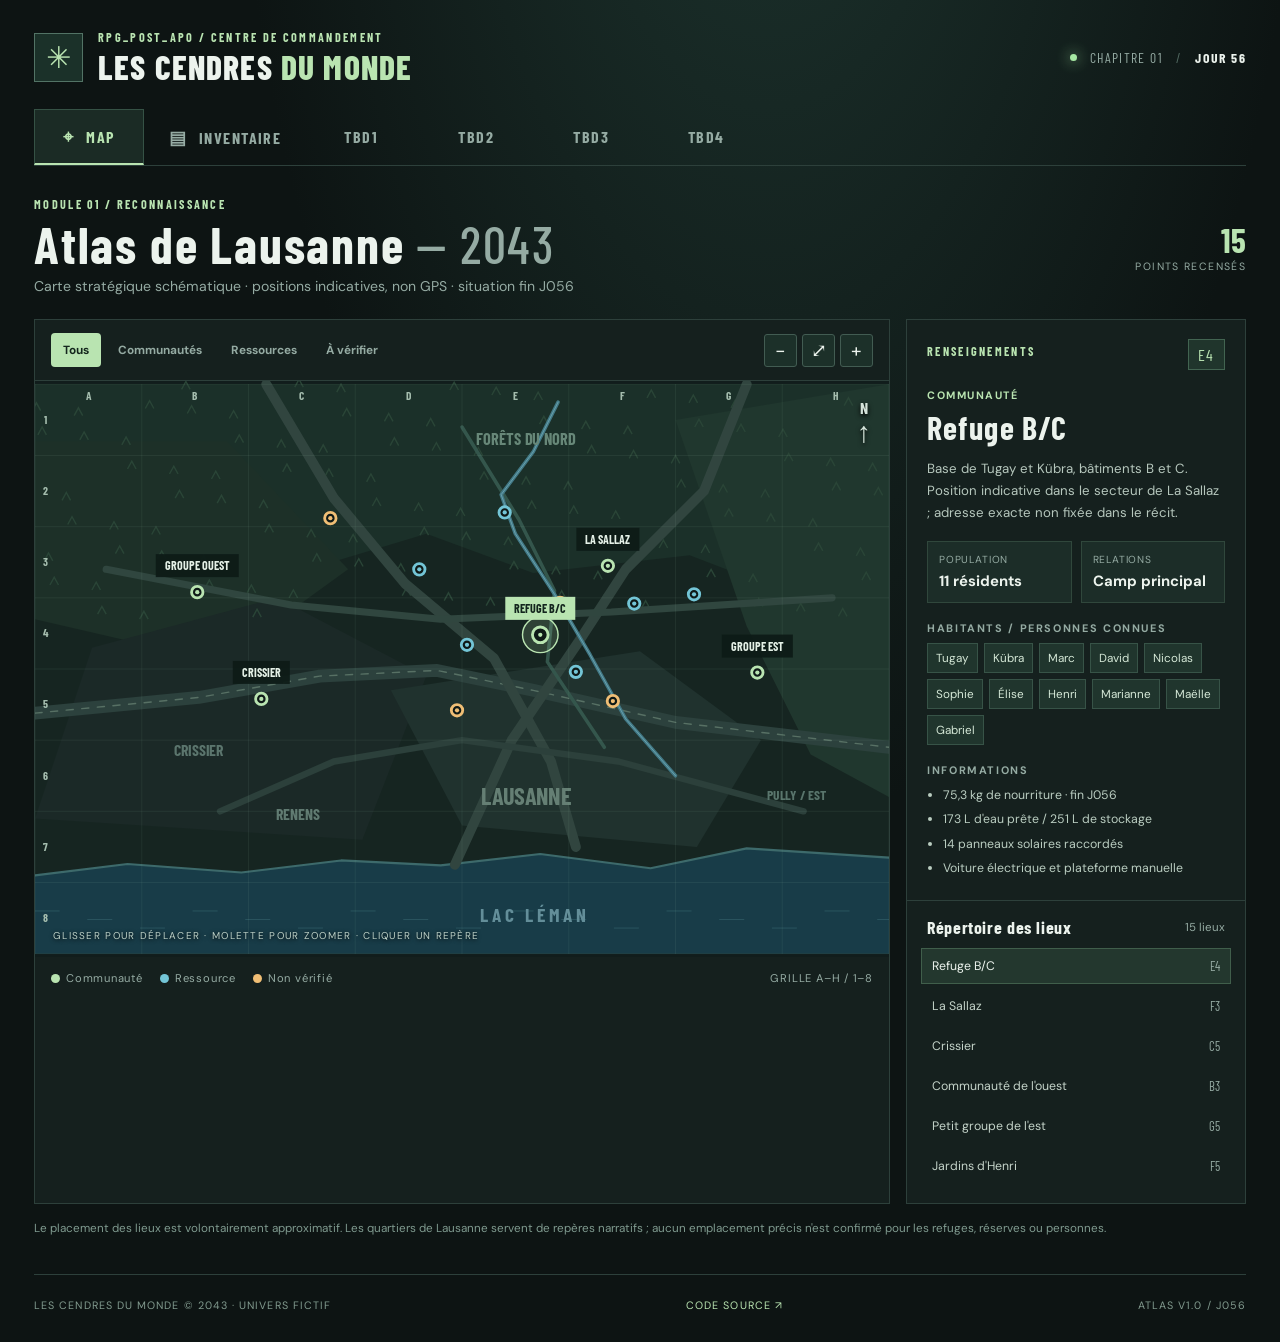
==== index.html @ a442ba01 "Fix GitHub Pages root: publish atlas assets at repository root" ====
<!doctype html>
<html lang="fr">
<head>
  <meta charset="utf-8">
  <meta name="viewport" content="width=device-width,initial-scale=1">
  <meta name="theme-color" content="#101817">
  <meta name="description" content="Atlas interactif des communautés — Les Cendres du Monde.">
  <title>Les Cendres du Monde · Atlas V1.1</title>
  <link rel="stylesheet" href="./dashboard.css?v=atlas-20261105-2">
  <script src="./dashboard.js?v=atlas-20261105-2" defer></script>
</head>
<body>
  <div class="app-shell">
    <header class="topbar">
      <div class="brand">
        <div class="brand-mark" aria-hidden="true">✳</div>
        <div><p class="eyebrow">RPG_POST_APO / CENTRE DE COMMANDEMENT</p><h1>LES CENDRES <span>DU MONDE</span></h1></div>
      </div>
      <div class="head-meta"><span class="live-dot"></span><span>CHAPITRE 01</span><span class="head-sep">/</span><strong>JOUR 56</strong></div>
    </header>
    <nav class="tabs" role="tablist" aria-label="Sections du centre de commandement">
      <button class="tab active" id="tab-map" type="button" role="tab" aria-selected="true" aria-controls="panel-map" data-tab="map"><span class="tab-icon">⌖</span> Map</button>
      <button class="tab" id="tab-inventaire" type="button" role="tab" aria-selected="false" aria-controls="panel-inventaire" tabindex="-1" data-tab="inventaire"><span class="tab-icon">▤</span> Inventaire</button>
      <button class="tab" id="tab-tbd1" type="button" role="tab" aria-selected="false" aria-controls="panel-tbd1" tabindex="-1" data-tab="tbd1">TBD1</button>
      <button class="tab" id="tab-tbd2" type="button" role="tab" aria-selected="false" aria-controls="panel-tbd2" tabindex="-1" data-tab="tbd2">TBD2</button>
      <button class="tab" id="tab-tbd3" type="button" role="tab" aria-selected="false" aria-controls="panel-tbd3" tabindex="-1" data-tab="tbd3">TBD3</button>
      <button class="tab" id="tab-tbd4" type="button" role="tab" aria-selected="false" aria-controls="panel-tbd4" tabindex="-1" data-tab="tbd4">TBD4</button>
    </nav>
    <main>
      <section id="panel-map" role="tabpanel" aria-labelledby="tab-map" class="page">
        <div class="section-head">
          <div><p class="eyebrow">MODULE 01 / RECONNAISSANCE</p><h2>Atlas de Lausanne <span class="subtitle">— 2043</span></h2><p class="description">Carte stratégique schématique · positions indicatives, non GPS · situation fin J056</p></div>
          <div class="counter"><strong id="site-count">0</strong><span>POINTS RECENSÉS</span></div>
        </div>
        <div class="workspace">
          <div class="map-card">
            <div class="map-toolbar">
              <div class="filter-set" aria-label="Filtrer les lieux">
                <button class="filter active" type="button" data-filter="all" aria-pressed="true">Tous</button>
                <button class="filter" type="button" data-filter="camp" aria-pressed="false">Communautés</button>
                <button class="filter" type="button" data-filter="resource" aria-pressed="false">Ressources</button>
                <button class="filter" type="button" data-filter="unknown" aria-pressed="false">À vérifier</button>
              </div>
              <div class="zoom-set" aria-label="Contrôles de carte">
                <button type="button" id="zoom-out" aria-label="Dézoomer">−</button>
                <button type="button" id="zoom-reset" aria-label="Réinitialiser la vue">⤢</button>
                <button type="button" id="zoom-in" aria-label="Zoomer">+</button>
              </div>
            </div>
            <div class="canvas-wrap" id="canvas-wrap">
              <canvas id="world-map" role="img" aria-label="Carte schématique interactive de Lausanne avec une grille A à H et 1 à 8. Utilisez aussi la liste de lieux à droite."></canvas>
              <div class="map-north" aria-hidden="true">N <span>↑</span></div>
              <div class="map-hint">GLISSER POUR DÉPLACER · MOLETTE POUR ZOOMER · CLIQUER UN REPÈRE</div>
            </div>
            <div class="map-bottom"><div class="legend"><span><i class="dot camp"></i> Communauté</span><span><i class="dot resource"></i> Ressource</span><span><i class="dot unknown"></i> Non vérifié</span></div><span>GRILLE A–H / 1–8</span></div>
          </div>
          <aside class="intel" aria-label="Fiches des lieux">
            <div class="intel-heading"><span class="eyebrow">RENSEIGNEMENTS</span><span id="intel-position" class="coord-chip">—</span></div>
            <div class="intel-body" id="intel-body" aria-live="polite"></div>
            <div class="index">
              <div class="index-heading"><h3>Répertoire des lieux</h3><span id="index-count"></span></div>
              <div id="location-index" class="location-index"></div>
            </div>
          </aside>
        </div>
        <p class="disclaimer">Le placement des lieux est volontairement approximatif. Les quartiers de Lausanne servent de repères narratifs ; aucun emplacement précis n'est confirmé pour les refuges, réserves ou personnes.</p>
      </section>
      <section id="panel-inventaire" role="tabpanel" aria-labelledby="tab-inventaire" class="page placeholder" hidden></section>
      <section id="panel-tbd1" role="tabpanel" aria-labelledby="tab-tbd1" class="page placeholder" hidden></section>
      <section id="panel-tbd2" role="tabpanel" aria-labelledby="tab-tbd2" class="page placeholder" hidden></section>
      <section id="panel-tbd3" role="tabpanel" aria-labelledby="tab-tbd3" class="page placeholder" hidden></section>
      <section id="panel-tbd4" role="tabpanel" aria-labelledby="tab-tbd4" class="page placeholder" hidden></section>
    </main>
    <footer class="footer"><span>LES CENDRES DU MONDE © 2043 · UNIVERS FICTIF</span><a href="https://github.com/Nighttug58/RPG_POST_APO" target="_blank" rel="noopener noreferrer">CODE SOURCE ↗</a><span>ATLAS V1.0 / J056</span></footer>
  </div>
</body>
</html>
---- dashboard.css ----
@import url('https://fonts.googleapis.com/css2?family=Barlow+Condensed:wght@500;600;700;800&family=DM+Sans:wght@400;500;600;700&display=swap');
:root{color-scheme:dark;--bg:#0d1413;--surface:#15201e;--surface2:#1a2825;--line:#2d403b;--text:#ecf3ed;--muted:#95aba3;--accent:#b9e4b1;--camp:#b9e4b1;--resource:#73c5d6;--unknown:#f0be75}
*{box-sizing:border-box}
html{font-family:'DM Sans',system-ui,sans-serif;background:var(--bg);color:var(--text)}
body{margin:0;min-height:100vh;background:radial-gradient(ellipse at 60% -30%,#1e3630 0%,transparent 50%),var(--bg)}
button{font:inherit;cursor:pointer}
button:focus-visible,a:focus-visible{outline:2px solid var(--accent);outline-offset:3px}
button:disabled{cursor:default;opacity:.55}
[hidden]{display:none!important}
.app-shell{max-width:1720px;margin:auto;padding:0 34px}
.topbar{display:flex;align-items:center;justify-content:space-between;gap:20px;padding:30px 0 25px}
.brand{display:flex;align-items:center;gap:15px}
.brand-mark{display:grid;place-items:center;width:49px;height:49px;border:1px solid #527365;background:#1b3129;color:var(--accent);font-size:30px}
.eyebrow{font-family:'Barlow Condensed',sans-serif;font-size:.76rem;font-weight:700;letter-spacing:.19em;color:var(--accent);margin:0 0 7px}
h1,h2,h3,p{margin-top:0}
h1,h2,h3{font-family:'Barlow Condensed',sans-serif;letter-spacing:.035em}
h1{font-size:clamp(1.45rem,2.6vw,2.15rem);line-height:1;margin:0;font-weight:800}
h1 span{color:var(--accent)}
.head-meta{display:flex;align-items:center;gap:13px;font-family:'Barlow Condensed',sans-serif;font-size:.86rem;letter-spacing:.1em;color:var(--muted)}
.head-meta strong{color:var(--text)}
.head-sep{color:#526a62}
.live-dot{width:7px;height:7px;border-radius:50%;background:#a6e8a3;box-shadow:0 0 14px #a6e8a3}
.tabs{display:flex;gap:5px;overflow-x:auto;border-bottom:1px solid var(--line);scrollbar-width:thin}
.tab{white-space:nowrap;min-width:110px;padding:15px 19px;border:1px solid transparent;border-bottom:2px solid transparent;background:transparent;color:var(--muted);font-family:'Barlow Condensed',sans-serif;font-weight:700;letter-spacing:.09em;text-transform:uppercase}
.tab.active{background:#1b2b25;border-color:#355245;border-bottom-color:var(--accent);color:var(--accent)}
.tab:hover:not(.active){background:#192521;color:var(--text)}
.tab-icon{font-size:1.1rem;margin-right:7px}
.page{padding-top:31px}
.section-head{display:flex;align-items:center;justify-content:space-between;gap:18px;margin-bottom:24px}
.section-head h2{font-size:clamp(2.1rem,4vw,3.25rem);line-height:1;margin:0 0 8px;font-weight:700}
.subtitle{color:var(--muted);font-weight:500}
.description{color:var(--muted);font-size:.88rem;margin:0}
.counter{display:flex;flex-direction:column;text-align:right;white-space:nowrap}
.counter strong{font:700 2.1rem 'Barlow Condensed',sans-serif;color:var(--accent)}
.counter span{font-size:.66rem;letter-spacing:.13em;color:var(--muted)}
.workspace{display:grid;grid-template-columns:minmax(0,1fr) 340px;gap:16px;align-items:stretch}
.map-card,.intel{background:var(--surface);border:1px solid var(--line);min-width:0}
.map-card{display:flex;flex-direction:column}
.map-toolbar{display:flex;align-items:center;justify-content:space-between;gap:12px;padding:13px 16px;border-bottom:1px solid var(--line)}
.filter-set,.zoom-set{display:flex;gap:5px}
.filter{border:1px solid transparent;background:transparent;color:var(--muted);padding:8px 11px;font-size:.74rem;font-weight:700;border-radius:4px}
.filter.active{color:#14261d;background:var(--accent)}
.filter:not(.active):hover{background:#263c33;color:var(--text)}
.zoom-set button{width:33px;height:33px;border:1px solid #425c52;background:#1c3029;color:var(--text);border-radius:3px;font-size:1.2rem}
.zoom-set button:hover{border-color:var(--accent)}
.canvas-wrap{height:min(64vh,680px);min-height:470px;position:relative;overflow:hidden;background:#111d1c;touch-action:none}
canvas{display:block;width:100%;height:100%;cursor:grab}
canvas.dragging{cursor:grabbing}
.map-north{position:absolute;top:17px;right:18px;font:700 1rem 'Barlow Condensed',sans-serif;color:#d5e4da;text-align:center;pointer-events:none;text-shadow:0 2px 5px #000}
.map-north span{display:block;font-size:1.8rem;line-height:1}
.map-hint{position:absolute;bottom:15px;left:18px;color:#bdd0c6;pointer-events:none;font-size:.62rem;letter-spacing:.13em;text-shadow:0 1px 4px #000}
.map-bottom{padding:14px 16px;display:flex;align-items:center;justify-content:space-between;gap:12px;color:var(--muted);font-size:.7rem;letter-spacing:.07em}
.legend{display:flex;gap:17px;flex-wrap:wrap}
.legend span{display:flex;align-items:center;gap:6px}
.dot{width:9px;height:9px;display:inline-block;border-radius:50%}
.dot.camp{background:var(--camp)}.dot.resource{background:var(--resource)}.dot.unknown{background:var(--unknown)}
.intel{display:flex;flex-direction:column}
.intel-heading{display:flex;align-items:center;justify-content:space-between;padding:19px 20px 10px}
.coord-chip{font-family:'Barlow Condensed',sans-serif;color:var(--accent);border:1px solid #426451;background:#20352c;padding:5px 9px;letter-spacing:.1em}
.intel-body{padding:8px 20px 18px}
.type-line{font-size:.67rem;letter-spacing:.14em;font-weight:700;color:var(--accent);text-transform:uppercase;margin:0 0 9px}
.type-line.resource{color:var(--resource)}.type-line.unknown{color:var(--unknown)}
.intel-body h3{font-size:2rem;line-height:1.06;margin:0 0 13px}
.intel-desc{font-size:.83rem;color:#b6c7bd;line-height:1.65;margin:0 0 17px}
.intel-metrics{display:grid;grid-template-columns:1fr 1fr;gap:9px;margin:0 0 18px}
.metric{padding:11px;background:#1c2d28;border:1px solid #30473c}
.metric span{display:block;font-size:.64rem;color:var(--muted);text-transform:uppercase;letter-spacing:.08em}
.metric strong{display:block;margin-top:5px;font-size:.93rem}
.intel-body h4{font-size:.68rem;letter-spacing:.15em;text-transform:uppercase;color:var(--muted);margin:18px 0 8px}
.resident-list{display:flex;flex-wrap:wrap;gap:6px}
.resident-list span{padding:6px 8px;background:#20352d;border:1px solid #375347;font-size:.73rem;color:#d5e8d7}
.intel-notes{margin:0;padding-left:16px;color:#bacdc1;font-size:.77rem;line-height:1.65}
.intel-notes li{margin-bottom:4px}
.index{margin-top:auto;border-top:1px solid var(--line);padding:15px 14px}
.index-heading{display:flex;align-items:center;justify-content:space-between;margin:0 6px 10px}
.index-heading h3{font-size:1.12rem;margin:0}
.index-heading span{font-size:.72rem;color:var(--muted)}
.location-index{max-height:240px;overflow:auto;display:grid;gap:4px}
.location-button{display:flex;align-items:center;justify-content:space-between;text-align:left;width:100%;gap:10px;border:1px solid transparent;padding:9px 10px;background:transparent;color:#c4d3c9;font-size:.77rem}
.location-button:hover,.location-button.selected{background:#23372e;border-color:#405e4b;color:var(--text)}
.location-button small{color:var(--muted);font-family:'Barlow Condensed',sans-serif;font-size:.8rem}
.disclaimer{color:#7f9a8f;font-size:.73rem;line-height:1.5;margin:16px 0 36px}
.placeholder{min-height:62vh;display:grid;place-items:center}
.placeholder-card{width:min(560px,100%);border:1px solid var(--line);background:var(--surface);padding:52px 30px;text-align:center}
.placeholder-card .big{font:700 5rem 'Barlow Condensed',sans-serif;color:#344b40}
.placeholder-card h2{font-size:2.4rem;margin:8px 0}
.placeholder-card p{color:var(--muted);line-height:1.7;font-size:.9rem}
.footer{display:flex;justify-content:space-between;flex-wrap:wrap;gap:10px;border-top:1px solid var(--line);padding:23px 0 30px;color:#829b8f;font-size:.67rem;letter-spacing:.1em}
.footer a{color:var(--accent);text-decoration:none}
@media(max-width:1120px){.workspace{grid-template-columns:minmax(0,1fr) 310px}}
@media(max-width:880px){.app-shell{padding:0 18px}.workspace{grid-template-columns:1fr}.intel{display:grid;grid-template-columns:1fr 1fr}.intel-heading{grid-column:1/-1}.index{margin:0;border-top:0;border-left:1px solid var(--line)}.location-index{max-height:350px}.canvas-wrap{height:54vh;min-height:410px}}
@media(max-width:600px){.topbar{align-items:flex-start}.head-meta{display:none}.section-head{align-items:flex-start}.counter strong{font-size:1.5rem}.counter span{font-size:.55rem}.map-toolbar{flex-wrap:wrap}.filter-set{overflow:auto;width:100%}.zoom-set{margin-left:auto}.filter{padding:8px}.intel{display:flex}.index{border-left:0;border-top:1px solid var(--line)}.canvas-wrap{height:54vh;min-height:390px}.map-hint{font-size:.52rem;max-width:230px;line-height:1.5}.map-bottom{flex-wrap:wrap}.footer{font-size:.6rem}}
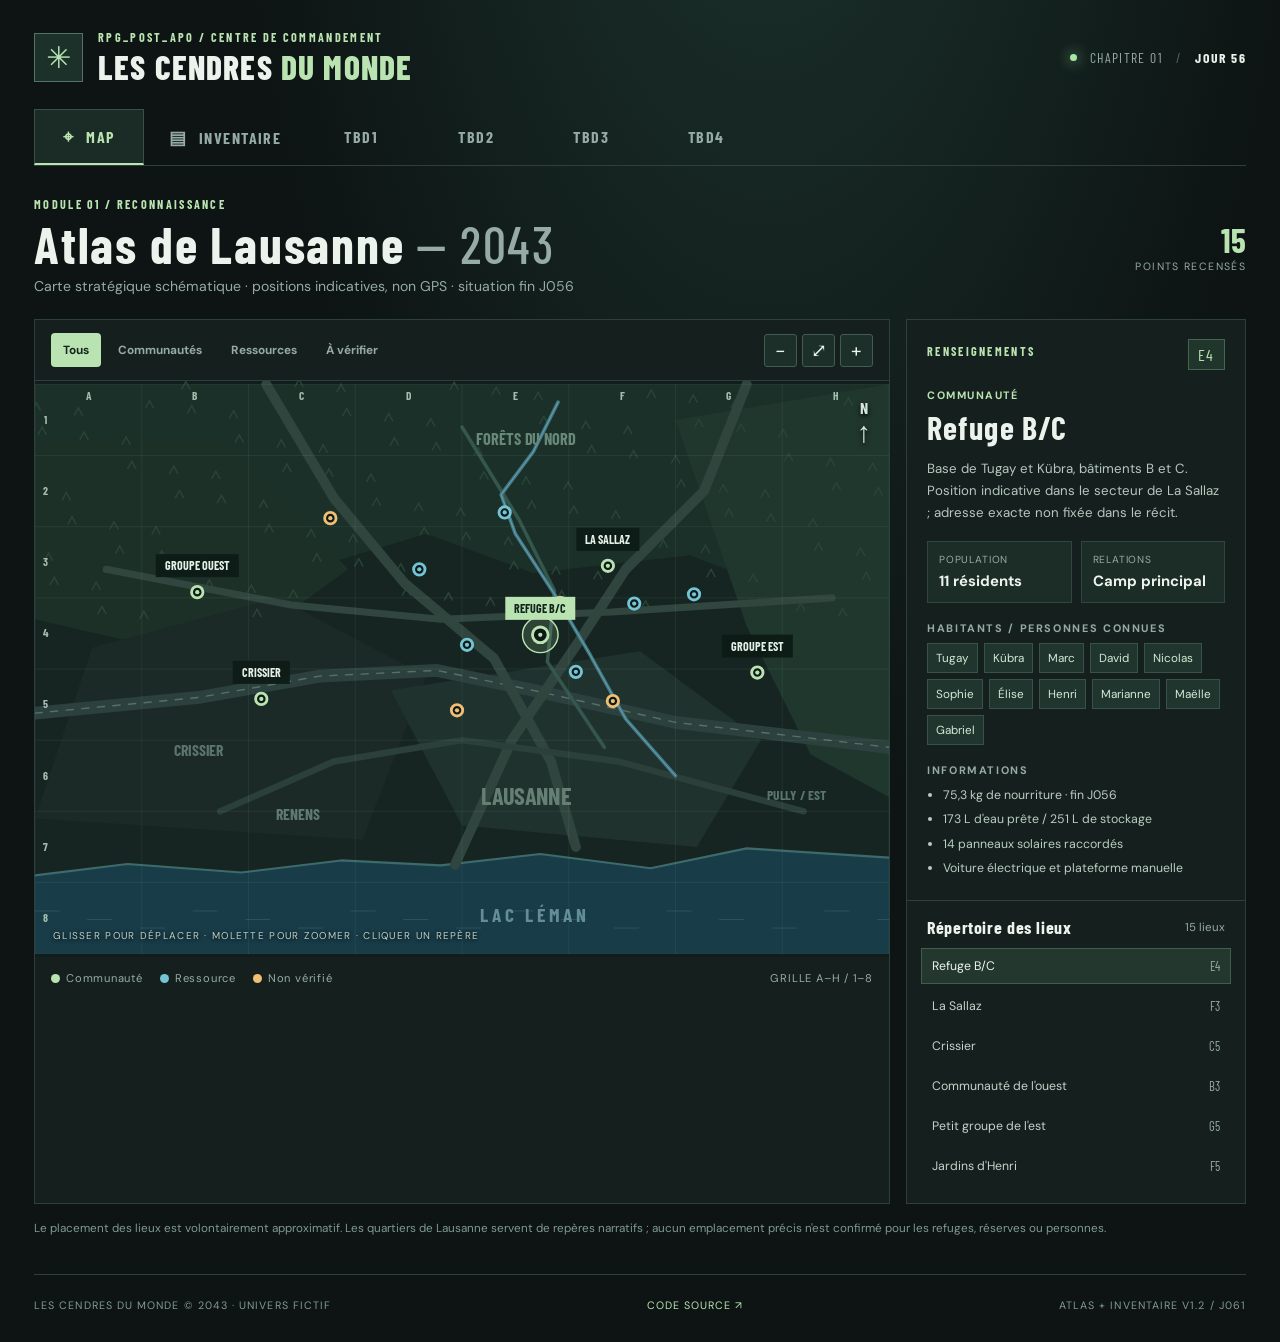
==== commit ee5043b0: "Interface Inventaire: 186 fiches détaillées, filtres et ressources fin J061" ====
--- a/index.html
+++ b/index.html
@@ -7,7 +7,9 @@
   <meta name="description" content="Atlas interactif des communautés — Les Cendres du Monde.">
   <title>Les Cendres du Monde · Atlas V1.1</title>
   <link rel="stylesheet" href="./dashboard.css?v=atlas-20261105-2">
+  <link rel="stylesheet" href="./inventory.css?v=inventory-j61-2">
   <script src="./dashboard.js?v=atlas-20261105-2" defer></script>
+  <script src="./inventory.js?v=inventory-j61-2" defer></script>
 </head>
 <body>
   <div class="app-shell">
@@ -65,13 +67,13 @@
         </div>
         <p class="disclaimer">Le placement des lieux est volontairement approximatif. Les quartiers de Lausanne servent de repères narratifs ; aucun emplacement précis n'est confirmé pour les refuges, réserves ou personnes.</p>
       </section>
-      <section id="panel-inventaire" role="tabpanel" aria-labelledby="tab-inventaire" class="page placeholder" hidden></section>
+      <section id="panel-inventaire" role="tabpanel" aria-labelledby="tab-inventaire" class="page inventory-page" hidden></section>
       <section id="panel-tbd1" role="tabpanel" aria-labelledby="tab-tbd1" class="page placeholder" hidden></section>
       <section id="panel-tbd2" role="tabpanel" aria-labelledby="tab-tbd2" class="page placeholder" hidden></section>
       <section id="panel-tbd3" role="tabpanel" aria-labelledby="tab-tbd3" class="page placeholder" hidden></section>
       <section id="panel-tbd4" role="tabpanel" aria-labelledby="tab-tbd4" class="page placeholder" hidden></section>
     </main>
-    <footer class="footer"><span>LES CENDRES DU MONDE © 2043 · UNIVERS FICTIF</span><a href="https://github.com/Nighttug58/RPG_POST_APO" target="_blank" rel="noopener noreferrer">CODE SOURCE ↗</a><span>ATLAS V1.0 / J056</span></footer>
+    <footer class="footer"><span>LES CENDRES DU MONDE © 2043 · UNIVERS FICTIF</span><a href="https://github.com/Nighttug58/RPG_POST_APO" target="_blank" rel="noopener noreferrer">CODE SOURCE ↗</a><span>ATLAS + INVENTAIRE V1.2 / J061</span></footer>
   </div>
 </body>
 </html>
--- a/inventory.css
+++ b/inventory.css
@@ -0,0 +1,42 @@
+/* Inventaire: module 02, thème commun au site */
+.inventory-page{padding-bottom:38px;min-height:62vh}
+.inventory-head{display:flex;align-items:flex-end;justify-content:space-between;gap:18px;margin:0 0 21px}
+.inventory-head h2{font-size:clamp(2.2rem,4.5vw,3.2rem);line-height:1;margin:0 0 10px}
+.inventory-reload{white-space:nowrap;border:1px solid #496b59;background:#20352b;color:#d9efdc;padding:11px 16px;border-radius:4px}
+.inventory-reload:hover{border-color:var(--accent);color:var(--accent)}
+.inv-notice{padding:14px 16px;margin-bottom:16px;border:1px solid #42634f;background:#1c3028;color:#c9dccd;font-size:.8rem;line-height:1.65}
+.inv-metrics{display:grid;grid-template-columns:repeat(3,minmax(0,1fr));gap:10px;margin-bottom:19px}
+.inv-metric{background:var(--surface);border:1px solid var(--line);padding:16px 18px;min-width:0}
+.inv-metric>span{display:block;color:var(--muted);font-size:.68rem;letter-spacing:.11em;text-transform:uppercase}
+.inv-metric strong{display:block;font-family:'Barlow Condensed',sans-serif;font-size:2rem;color:#dff0da;margin-top:4px;line-height:1.2}
+.inv-metric small{display:block;color:var(--muted);font-size:.72rem;line-height:1.5;margin-top:3px}
+.inv-controls{display:grid;grid-template-columns:minmax(240px,2fr) repeat(3,minmax(120px,1fr));gap:10px;margin-bottom:14px}
+.inv-search,.inv-select{min-width:0;width:100%;padding:12px 13px;border:1px solid var(--line);border-radius:3px;background:#15221e;color:var(--text);font-family:inherit;font-size:.84rem}
+.inv-search:focus,.inv-select:focus{outline:2px solid #97d1a3;outline-offset:1px}
+.inv-search::placeholder{color:#829c91}
+.inv-count{margin:4px 0 14px;color:var(--muted);font-size:.75rem}
+.inv-list{display:grid;gap:6px}
+.inv-group-title{font:700 1.25rem 'Barlow Condensed',sans-serif;letter-spacing:.13em;text-transform:uppercase;color:var(--accent);margin:23px 0 6px;padding-bottom:8px;border-bottom:1px solid var(--line)}
+.inv-group-title:first-child{margin-top:0}
+.inv-entry{background:var(--surface);border:1px solid var(--line);transition:border-color .13s ease}
+.inv-entry[open]{border-color:#527665;background:#1b2b24}
+.inv-entry-summary{display:flex;align-items:center;justify-content:space-between;gap:12px;padding:15px 18px;cursor:pointer;list-style:none}
+.inv-entry-summary::-webkit-details-marker{display:none}
+.inv-entry-summary:hover{background:#23362c}
+.inv-entry-left{display:grid;gap:4px;min-width:0}
+.inv-item-name{font-size:.89rem;font-weight:700;line-height:1.4}
+.inv-item-sub{font-size:.7rem;color:var(--muted)}
+.inv-entry-right{display:flex;align-items:center;gap:14px;flex-shrink:0;text-align:right}
+.inv-entry-right strong{font-size:.82rem;color:#d6ecd4}
+.inv-chevron{color:var(--accent);font-size:1.2rem;transition:transform .15s}
+.inv-entry[open] .inv-chevron{transform:rotate(180deg)}
+.inv-entry-content{padding:0 18px 18px;border-top:1px solid #385046}
+.inv-description{color:#d6e3da;font-size:.87rem;line-height:1.7;margin:15px 0}
+.inv-facts{display:grid;grid-template-columns:repeat(2,minmax(0,1fr));gap:14px;margin:0}
+.inv-facts div{min-width:0}
+.inv-facts dt{font-size:.66rem;text-transform:uppercase;letter-spacing:.1em;color:#91a99a;margin-bottom:5px}
+.inv-facts dd{font-size:.77rem;color:#d3e0d5;margin:0;overflow-wrap:anywhere;line-height:1.65}
+.inv-footnote{margin:23px 0 0;color:#a0b5aa;font-size:.76rem;line-height:1.6}
+.inv-empty{padding:35px;text-align:center;border:1px dashed var(--line);color:var(--muted)}
+@media(max-width:1000px){.inv-controls{grid-template-columns:1fr 1fr}.inv-search{grid-column:1/-1}.inv-metrics{grid-template-columns:repeat(3,minmax(0,1fr))}}
+@media(max-width:650px){.inventory-head{align-items:flex-start;flex-direction:column}.inv-metrics{grid-template-columns:repeat(2,minmax(0,1fr))}.inv-controls{grid-template-columns:1fr 1fr}.inv-search{grid-column:1/-1}.inv-entry-summary{padding:13px}.inv-entry-content{padding:0 13px 13px}.inv-facts{grid-template-columns:1fr}.inv-item-name{font-size:.82rem}.inv-entry-right{gap:6px}}
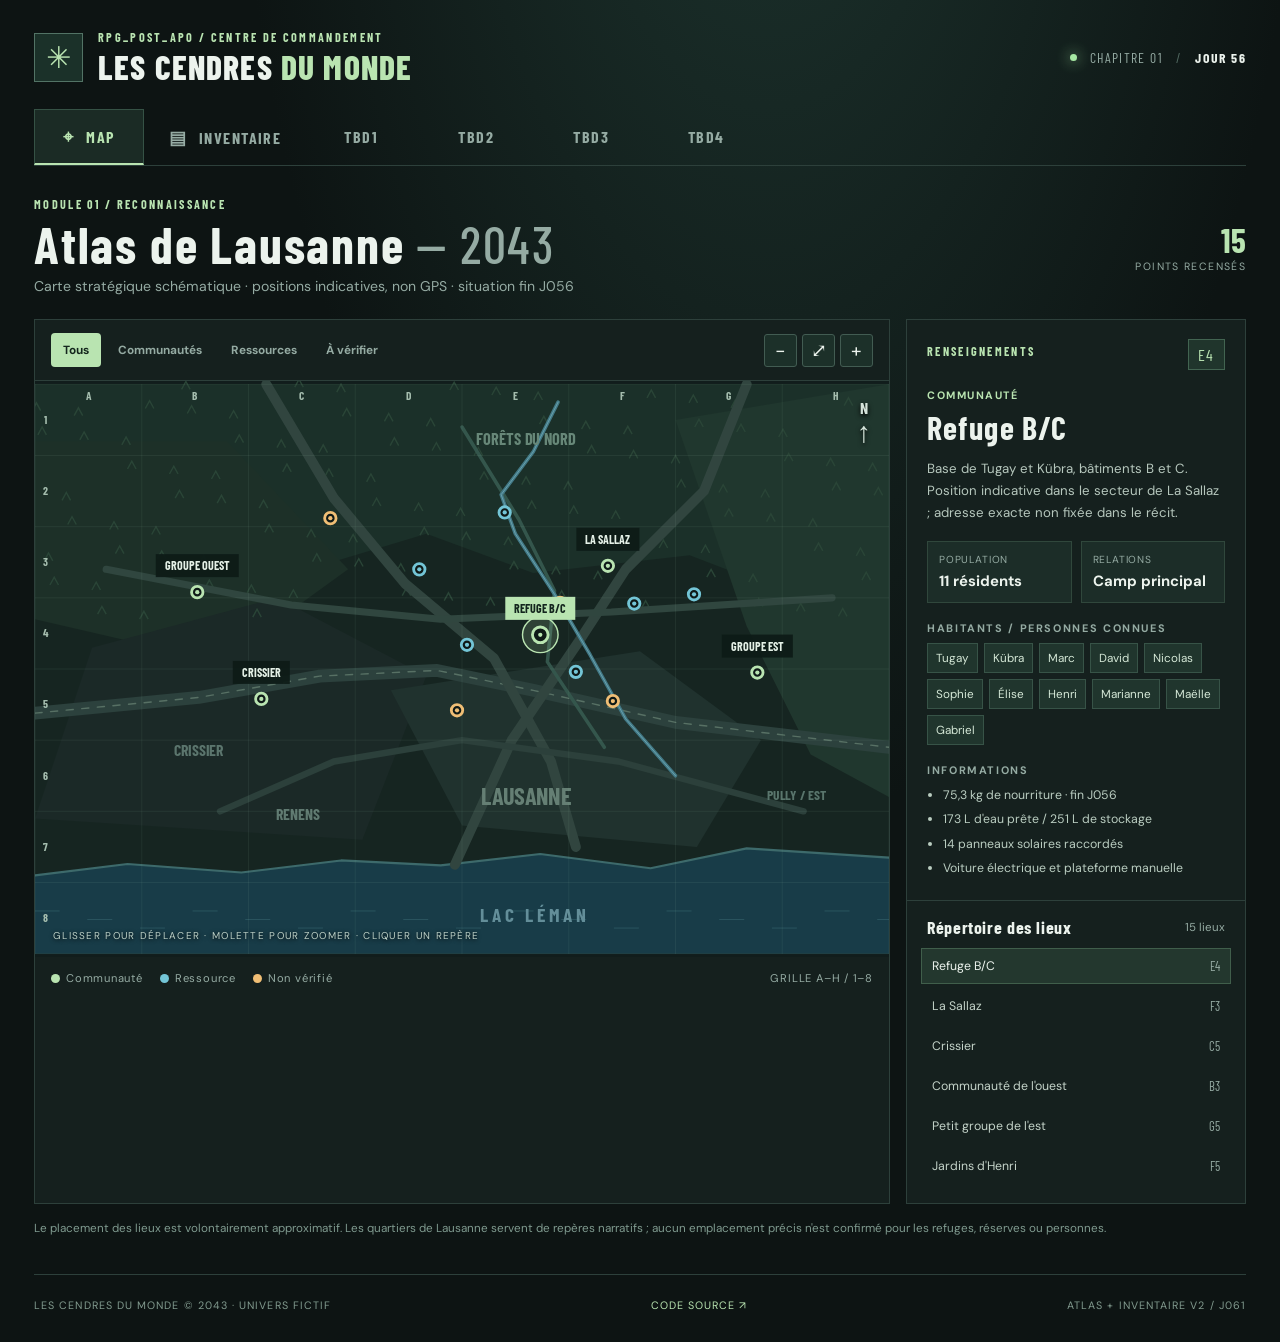
==== commit 8fa8905e: "Inventaire V2 normalisé : 70 lignes, 8 catégories, nom quantité description" ====
--- a/index.html
+++ b/index.html
@@ -7,9 +7,9 @@
   <meta name="description" content="Atlas interactif des communautés — Les Cendres du Monde.">
   <title>Les Cendres du Monde · Atlas V1.1</title>
   <link rel="stylesheet" href="./dashboard.css?v=atlas-20261105-2">
-  <link rel="stylesheet" href="./inventory.css?v=inventory-j61-2">
+  <link rel="stylesheet" href="./inventory.css?v=inventory-normalized-v2">
   <script src="./dashboard.js?v=atlas-20261105-2" defer></script>
-  <script src="./inventory.js?v=inventory-j61-2" defer></script>
+  <script src="./inventory.js?v=inventory-normalized-v2" defer></script>
 </head>
 <body>
   <div class="app-shell">
@@ -73,7 +73,7 @@
       <section id="panel-tbd3" role="tabpanel" aria-labelledby="tab-tbd3" class="page placeholder" hidden></section>
       <section id="panel-tbd4" role="tabpanel" aria-labelledby="tab-tbd4" class="page placeholder" hidden></section>
     </main>
-    <footer class="footer"><span>LES CENDRES DU MONDE © 2043 · UNIVERS FICTIF</span><a href="https://github.com/Nighttug58/RPG_POST_APO" target="_blank" rel="noopener noreferrer">CODE SOURCE ↗</a><span>ATLAS + INVENTAIRE V1.2 / J061</span></footer>
+    <footer class="footer"><span>LES CENDRES DU MONDE © 2043 · UNIVERS FICTIF</span><a href="https://github.com/Nighttug58/RPG_POST_APO" target="_blank" rel="noopener noreferrer">CODE SOURCE ↗</a><span>ATLAS + INVENTAIRE V2 / J061</span></footer>
   </div>
 </body>
 </html>
--- a/inventory.css
+++ b/inventory.css
@@ -1,42 +1,25 @@
-/* Inventaire: module 02, thème commun au site */
-.inventory-page{padding-bottom:38px;min-height:62vh}
-.inventory-head{display:flex;align-items:flex-end;justify-content:space-between;gap:18px;margin:0 0 21px}
-.inventory-head h2{font-size:clamp(2.2rem,4.5vw,3.2rem);line-height:1;margin:0 0 10px}
-.inventory-reload{white-space:nowrap;border:1px solid #496b59;background:#20352b;color:#d9efdc;padding:11px 16px;border-radius:4px}
-.inventory-reload:hover{border-color:var(--accent);color:var(--accent)}
-.inv-notice{padding:14px 16px;margin-bottom:16px;border:1px solid #42634f;background:#1c3028;color:#c9dccd;font-size:.8rem;line-height:1.65}
-.inv-metrics{display:grid;grid-template-columns:repeat(3,minmax(0,1fr));gap:10px;margin-bottom:19px}
-.inv-metric{background:var(--surface);border:1px solid var(--line);padding:16px 18px;min-width:0}
-.inv-metric>span{display:block;color:var(--muted);font-size:.68rem;letter-spacing:.11em;text-transform:uppercase}
-.inv-metric strong{display:block;font-family:'Barlow Condensed',sans-serif;font-size:2rem;color:#dff0da;margin-top:4px;line-height:1.2}
-.inv-metric small{display:block;color:var(--muted);font-size:.72rem;line-height:1.5;margin-top:3px}
-.inv-controls{display:grid;grid-template-columns:minmax(240px,2fr) repeat(3,minmax(120px,1fr));gap:10px;margin-bottom:14px}
-.inv-search,.inv-select{min-width:0;width:100%;padding:12px 13px;border:1px solid var(--line);border-radius:3px;background:#15221e;color:var(--text);font-family:inherit;font-size:.84rem}
-.inv-search:focus,.inv-select:focus{outline:2px solid #97d1a3;outline-offset:1px}
-.inv-search::placeholder{color:#829c91}
-.inv-count{margin:4px 0 14px;color:var(--muted);font-size:.75rem}
-.inv-list{display:grid;gap:6px}
-.inv-group-title{font:700 1.25rem 'Barlow Condensed',sans-serif;letter-spacing:.13em;text-transform:uppercase;color:var(--accent);margin:23px 0 6px;padding-bottom:8px;border-bottom:1px solid var(--line)}
-.inv-group-title:first-child{margin-top:0}
-.inv-entry{background:var(--surface);border:1px solid var(--line);transition:border-color .13s ease}
-.inv-entry[open]{border-color:#527665;background:#1b2b24}
-.inv-entry-summary{display:flex;align-items:center;justify-content:space-between;gap:12px;padding:15px 18px;cursor:pointer;list-style:none}
-.inv-entry-summary::-webkit-details-marker{display:none}
-.inv-entry-summary:hover{background:#23362c}
-.inv-entry-left{display:grid;gap:4px;min-width:0}
-.inv-item-name{font-size:.89rem;font-weight:700;line-height:1.4}
-.inv-item-sub{font-size:.7rem;color:var(--muted)}
-.inv-entry-right{display:flex;align-items:center;gap:14px;flex-shrink:0;text-align:right}
-.inv-entry-right strong{font-size:.82rem;color:#d6ecd4}
-.inv-chevron{color:var(--accent);font-size:1.2rem;transition:transform .15s}
-.inv-entry[open] .inv-chevron{transform:rotate(180deg)}
-.inv-entry-content{padding:0 18px 18px;border-top:1px solid #385046}
-.inv-description{color:#d6e3da;font-size:.87rem;line-height:1.7;margin:15px 0}
-.inv-facts{display:grid;grid-template-columns:repeat(2,minmax(0,1fr));gap:14px;margin:0}
-.inv-facts div{min-width:0}
-.inv-facts dt{font-size:.66rem;text-transform:uppercase;letter-spacing:.1em;color:#91a99a;margin-bottom:5px}
-.inv-facts dd{font-size:.77rem;color:#d3e0d5;margin:0;overflow-wrap:anywhere;line-height:1.65}
-.inv-footnote{margin:23px 0 0;color:#a0b5aa;font-size:.76rem;line-height:1.6}
-.inv-empty{padding:35px;text-align:center;border:1px dashed var(--line);color:var(--muted)}
-@media(max-width:1000px){.inv-controls{grid-template-columns:1fr 1fr}.inv-search{grid-column:1/-1}.inv-metrics{grid-template-columns:repeat(3,minmax(0,1fr))}}
-@media(max-width:650px){.inventory-head{align-items:flex-start;flex-direction:column}.inv-metrics{grid-template-columns:repeat(2,minmax(0,1fr))}.inv-controls{grid-template-columns:1fr 1fr}.inv-search{grid-column:1/-1}.inv-entry-summary{padding:13px}.inv-entry-content{padding:0 13px 13px}.inv-facts{grid-template-columns:1fr}.inv-item-name{font-size:.82rem}.inv-entry-right{gap:6px}}
+/* Inventaire simplifié V2 */
+.inventory-page{min-height:62vh;padding-bottom:50px}
+.inventory-head{display:flex;align-items:end;justify-content:space-between;margin:0 0 22px}
+.inventory-head h2{font-size:clamp(2.2rem,4.5vw,3.4rem);line-height:1;margin:0 0 10px}
+.inv-notice{border:1px solid #3e5b4c;background:#1c3127;padding:14px 17px;color:#c3dac9;font-size:.82rem;line-height:1.65;margin:0 0 16px}
+.inv-controls{display:flex;gap:12px;margin-bottom:17px}
+.inv-search,.inv-select{border:1px solid #3b5047;background:#16251f;color:#ecf3ed;padding:13px 14px;min-height:46px;font:inherit;font-size:.86rem;border-radius:4px}
+.inv-search{flex:1;min-width:0}.inv-select{width:240px}
+.inv-search:focus-visible,.inv-select:focus-visible{outline:2px solid #b9e4b1}
+.inv-count{font-size:.75rem;color:#a3bcad;margin:0 0 17px}
+.inv-list{display:grid;gap:22px}
+.inv-category{background:#15211d;border:1px solid #2d403b}
+.inv-category-head{padding:15px 19px;background:#21372b;display:flex;align-items:center;justify-content:space-between;border-bottom:1px solid #3e5a48}
+.inv-category-head h3{margin:0;font:700 1.4rem 'Barlow Condensed',sans-serif;color:#b9e4b1;letter-spacing:.07em}
+.inv-category-head span{color:#a2beaa;font-size:.73rem}
+.inv-row{display:grid;grid-template-columns:minmax(150px,1.25fr) minmax(110px,.7fr) minmax(280px,2.5fr);gap:18px;align-items:start;padding:14px 19px;border-bottom:1px solid #2d403b}
+.inv-row:last-child{border-bottom:0}
+.inv-row:nth-child(even){background:rgba(255,255,255,.012)}
+.inv-row-head{font-size:.68rem;letter-spacing:.11em;color:#a5baae;text-transform:uppercase;font-weight:700;background:#111d18}
+.inv-name{font-size:.88rem;font-weight:700;line-height:1.5}
+.inv-qty{font-size:.84rem;color:#cee9c5;font-weight:700}
+.inv-desc{font-size:.81rem;color:#adc4b5;line-height:1.65;margin:0}
+.inv-footnote{color:#8da79a;font-size:.76rem;line-height:1.65;margin-top:22px}
+.inv-empty{padding:30px;border:1px dashed #3b5546;text-align:center;color:#9cb4a3}
+@media(max-width:750px){.inv-controls{flex-direction:column}.inv-select{width:100%}.inv-row{grid-template-columns:minmax(0,1fr) auto;gap:8px 14px;padding:13px}.inv-row-head{display:none}.inv-desc{grid-column:1/-1}.inv-category-head{padding:13px}}
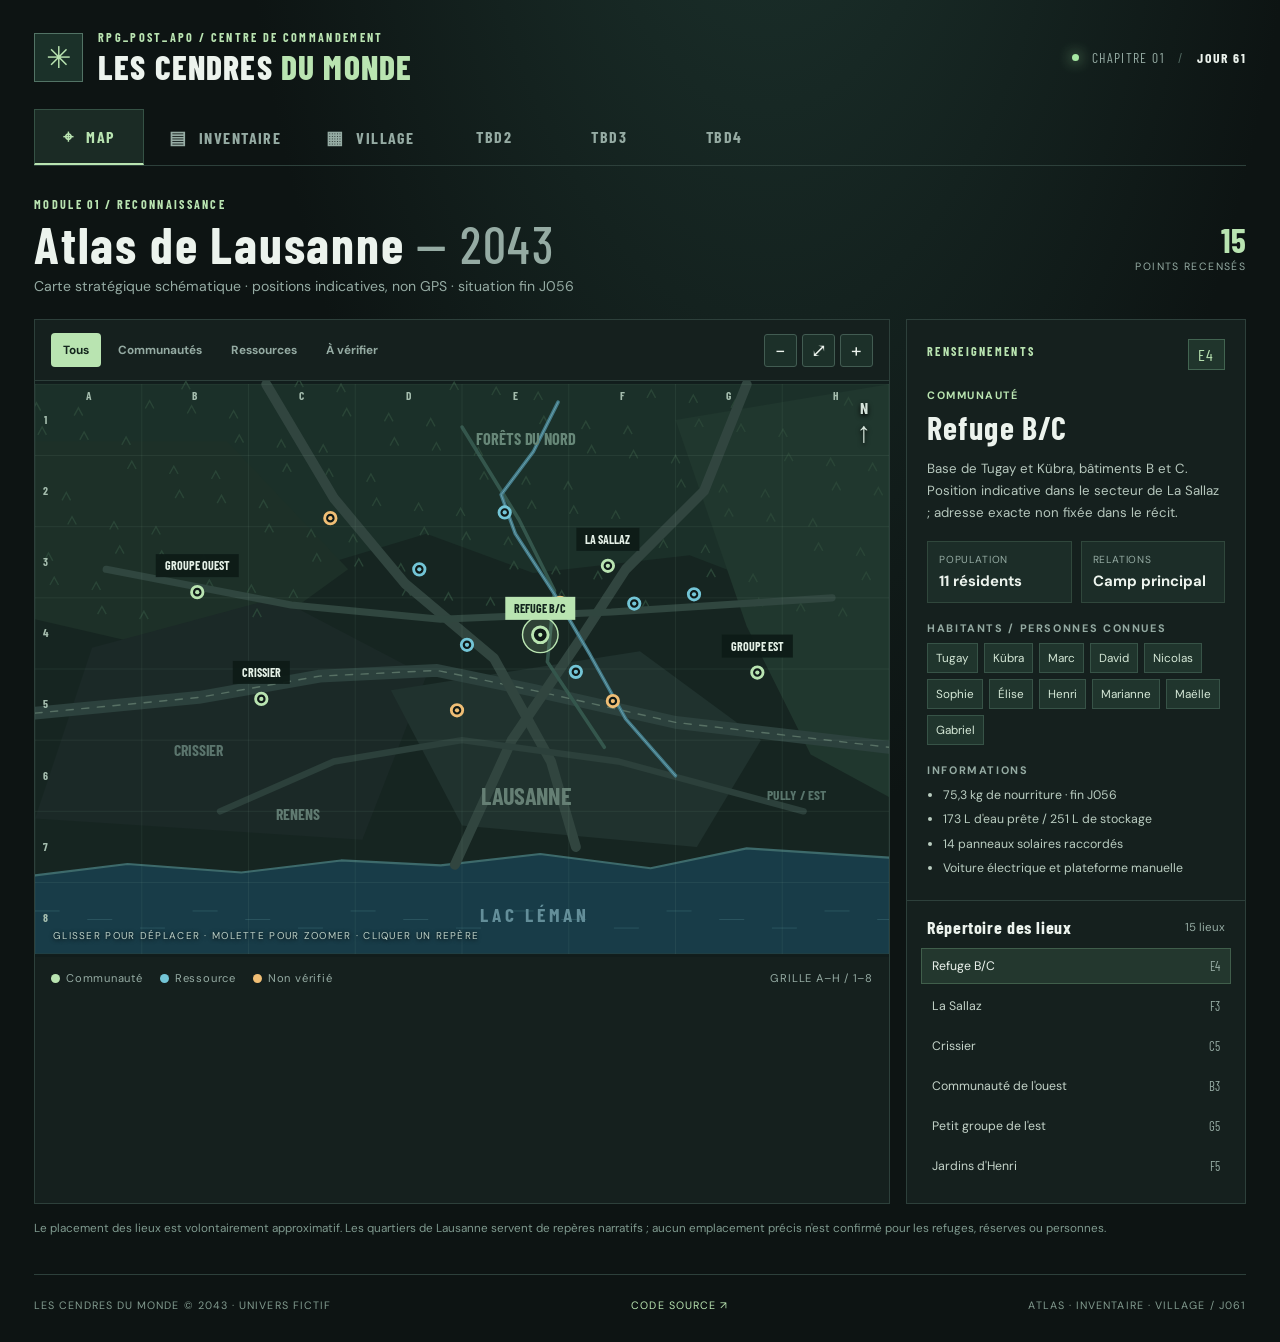
==== commit 38db3b1d: "Troisième onglet Village : plan Canvas interactif du refuge B/C" ====
--- a/index.html
+++ b/index.html
@@ -8,8 +8,10 @@
   <title>Les Cendres du Monde · Atlas V1.1</title>
   <link rel="stylesheet" href="./dashboard.css?v=atlas-20261105-2">
   <link rel="stylesheet" href="./inventory.css?v=inventory-normalized-v2">
-  <script src="./dashboard.js?v=atlas-20261105-2" defer></script>
+  <link rel="stylesheet" href="./village.css?v=village-v1-1">
+  <script src="./dashboard.js?v=atlas-village-v1-1" defer></script>
   <script src="./inventory.js?v=inventory-normalized-v2" defer></script>
+  <script src="./village.js?v=village-v1-1" defer></script>
 </head>
 <body>
   <div class="app-shell">
@@ -18,12 +20,12 @@
         <div class="brand-mark" aria-hidden="true">✳</div>
         <div><p class="eyebrow">RPG_POST_APO / CENTRE DE COMMANDEMENT</p><h1>LES CENDRES <span>DU MONDE</span></h1></div>
       </div>
-      <div class="head-meta"><span class="live-dot"></span><span>CHAPITRE 01</span><span class="head-sep">/</span><strong>JOUR 56</strong></div>
+      <div class="head-meta"><span class="live-dot"></span><span>CHAPITRE 01</span><span class="head-sep">/</span><strong>JOUR 61</strong></div>
     </header>
     <nav class="tabs" role="tablist" aria-label="Sections du centre de commandement">
       <button class="tab active" id="tab-map" type="button" role="tab" aria-selected="true" aria-controls="panel-map" data-tab="map"><span class="tab-icon">⌖</span> Map</button>
       <button class="tab" id="tab-inventaire" type="button" role="tab" aria-selected="false" aria-controls="panel-inventaire" tabindex="-1" data-tab="inventaire"><span class="tab-icon">▤</span> Inventaire</button>
-      <button class="tab" id="tab-tbd1" type="button" role="tab" aria-selected="false" aria-controls="panel-tbd1" tabindex="-1" data-tab="tbd1">TBD1</button>
+      <button class="tab" id="tab-village" type="button" role="tab" aria-selected="false" aria-controls="panel-village" tabindex="-1" data-tab="village"><span class="tab-icon">▦</span> Village</button>
       <button class="tab" id="tab-tbd2" type="button" role="tab" aria-selected="false" aria-controls="panel-tbd2" tabindex="-1" data-tab="tbd2">TBD2</button>
       <button class="tab" id="tab-tbd3" type="button" role="tab" aria-selected="false" aria-controls="panel-tbd3" tabindex="-1" data-tab="tbd3">TBD3</button>
       <button class="tab" id="tab-tbd4" type="button" role="tab" aria-selected="false" aria-controls="panel-tbd4" tabindex="-1" data-tab="tbd4">TBD4</button>
@@ -68,12 +70,42 @@
         <p class="disclaimer">Le placement des lieux est volontairement approximatif. Les quartiers de Lausanne servent de repères narratifs ; aucun emplacement précis n'est confirmé pour les refuges, réserves ou personnes.</p>
       </section>
       <section id="panel-inventaire" role="tabpanel" aria-labelledby="tab-inventaire" class="page inventory-page" hidden></section>
-      <section id="panel-tbd1" role="tabpanel" aria-labelledby="tab-tbd1" class="page placeholder" hidden></section>
+      <section id="panel-village" role="tabpanel" aria-labelledby="tab-village" class="page" hidden>
+        <div class="section-head">
+          <div><p class="eyebrow">MODULE 03 / PLAN LOCAL</p><h2>Village B/C <span class="subtitle">— Plan du refuge</span></h2><p class="description">Schéma interactif des bâtiments et équipements · fin J61 · implantation illustrative</p></div>
+          <div class="counter"><strong>11</strong><span>RÉSIDENTS</span></div>
+        </div>
+        <div class="village-layout">
+          <div class="village-map-card">
+            <div class="village-toolbar">
+              <span>VUE D'ENSEMBLE · REFUGE B/C</span>
+              <div class="village-actions">
+                <button type="button" id="village-zoom-out" aria-label="Dézoomer le village">−</button>
+                <button type="button" id="village-reset" aria-label="Réinitialiser le plan">⤢</button>
+                <button type="button" id="village-zoom-in" aria-label="Zoomer le village">+</button>
+              </div>
+            </div>
+            <div class="village-stage" id="village-stage">
+              <canvas id="village-canvas" role="img" aria-label="Plan interactif schématique du village B/C. Les bâtiments et zones sont accessibles également via la liste."></canvas>
+              <span class="village-compass" aria-hidden="true">N ↑</span>
+              <span class="village-stage-hint">CLIQUER SUR UNE ZONE · GLISSER POUR DÉPLACER · MOLETTE POUR ZOOMER</span>
+            </div>
+            <div class="village-legend"><span><i class="village-dot building"></i> Bâtiments</span><span><i class="village-dot water"></i> Eau</span><span><i class="village-dot energy"></i> Énergie</span><span><i class="village-dot garden"></i> Cultures</span><span><i class="village-dot workshop"></i> Projets / stockage</span></div>
+          </div>
+          <aside class="village-sidebar">
+            <p class="eyebrow">FICHE DU SECTEUR</p>
+            <div id="village-detail" aria-live="polite"></div>
+            <h3>Zones du village</h3>
+            <div class="village-index" id="village-index"></div>
+          </aside>
+        </div>
+        <p class="disclaimer">Plan de gestion fictionnel non géoréférencé : la position, la forme des bâtiments et l'emplacement des zones sont proposés pour la visualisation, sans établir de nouvelles constructions ni d'ouvrages défensifs dans le canon.</p>
+      </section>
       <section id="panel-tbd2" role="tabpanel" aria-labelledby="tab-tbd2" class="page placeholder" hidden></section>
       <section id="panel-tbd3" role="tabpanel" aria-labelledby="tab-tbd3" class="page placeholder" hidden></section>
       <section id="panel-tbd4" role="tabpanel" aria-labelledby="tab-tbd4" class="page placeholder" hidden></section>
     </main>
-    <footer class="footer"><span>LES CENDRES DU MONDE © 2043 · UNIVERS FICTIF</span><a href="https://github.com/Nighttug58/RPG_POST_APO" target="_blank" rel="noopener noreferrer">CODE SOURCE ↗</a><span>ATLAS + INVENTAIRE V2 / J061</span></footer>
+    <footer class="footer"><span>LES CENDRES DU MONDE © 2043 · UNIVERS FICTIF</span><a href="https://github.com/Nighttug58/RPG_POST_APO" target="_blank" rel="noopener noreferrer">CODE SOURCE ↗</a><span>ATLAS · INVENTAIRE · VILLAGE / J061</span></footer>
   </div>
 </body>
 </html>
--- a/village.css
+++ b/village.css
@@ -0,0 +1,31 @@
+/* Troisième onglet : plan interactif du refuge B/C */
+.village-layout{display:grid;grid-template-columns:minmax(0,1fr) 330px;gap:16px;align-items:stretch}
+.village-map-card,.village-sidebar{background:#15201e;border:1px solid #2d403b;min-width:0}
+.village-map-card{display:flex;flex-direction:column}
+.village-toolbar{display:flex;align-items:center;justify-content:space-between;padding:14px 17px;border-bottom:1px solid #2d403b;gap:12px;color:#9bbbab;font:700 .8rem 'Barlow Condensed',sans-serif;letter-spacing:.12em}
+.village-actions{display:flex;gap:6px}
+.village-actions button{background:#21352b;border:1px solid #42624d;color:#e1eddf;min-width:35px;height:35px;font-size:1.15rem;border-radius:3px}
+.village-actions button:hover{border-color:#b9e4b1}
+.village-stage{height:min(66vh,700px);min-height:460px;position:relative;overflow:hidden;background:#14241d;touch-action:none}
+#village-canvas{width:100%;height:100%;display:block;cursor:grab;touch-action:none}
+#village-canvas:active{cursor:grabbing}
+.village-compass{position:absolute;right:18px;top:15px;pointer-events:none;font:700 1rem 'Barlow Condensed',sans-serif;color:#b9e4b1}
+.village-stage-hint{position:absolute;left:16px;bottom:12px;pointer-events:none;font-size:.63rem;color:#c5d6c6;letter-spacing:.06em;text-shadow:0 1px 4px #000}
+.village-legend{display:flex;flex-wrap:wrap;gap:12px;padding:14px 16px;border-top:1px solid #2d403b;font-size:.72rem;color:#aabfb1}
+.village-legend span{display:flex;align-items:center;gap:6px}
+.village-dot{width:9px;height:9px;border-radius:50%;display:inline-block}
+.village-dot.building{background:#e8c7ab}.village-dot.water{background:#83cbdf}.village-dot.energy{background:#f3d189}.village-dot.garden{background:#a9d8a2}.village-dot.workshop{background:#d7c3e6}
+.village-sidebar{padding:18px 19px;display:flex;flex-direction:column}
+.village-sidebar .eyebrow{margin-bottom:13px}
+.village-sidebar h3{margin:0 0 13px;font:700 1.5rem 'Barlow Condensed',sans-serif}
+#village-detail h3{font:700 2.1rem 'Barlow Condensed',sans-serif;color:#e5f0e8;margin:0 0 8px}
+.village-type{font-size:.67rem;letter-spacing:.15em;color:#b9e4b1;margin:0 0 8px}
+.village-description{color:#b7cabc;font-size:.85rem;line-height:1.65;margin-bottom:14px}
+.village-notes{margin:0 0 24px;padding-left:18px;color:#c6d6c9;font-size:.77rem;line-height:1.65}
+.village-notes li{margin-bottom:5px}
+.village-sidebar>h3{margin-top:auto;padding-top:17px;border-top:1px solid #30463b}
+.village-index{max-height:280px;overflow-y:auto;display:grid;gap:5px}
+.village-item{background:#192923;border:1px solid #2c4235;color:#bdd4c3;padding:10px 11px;text-align:left;border-radius:3px;font-size:.79rem}
+.village-item:hover,.village-item.active{background:#2b4532;border-color:#72916f;color:#f1f7ea}
+@media(max-width:920px){.village-layout{grid-template-columns:1fr}.village-sidebar{min-height:0}.village-index{grid-template-columns:repeat(2,minmax(0,1fr));max-height:none}}
+@media(max-width:550px){.village-stage{height:54vh;min-height:410px}.village-legend{gap:8px}.village-index{grid-template-columns:1fr}.village-toolbar{font-size:.66rem}.village-stage-hint{font-size:.53rem;max-width:250px;line-height:1.4}}
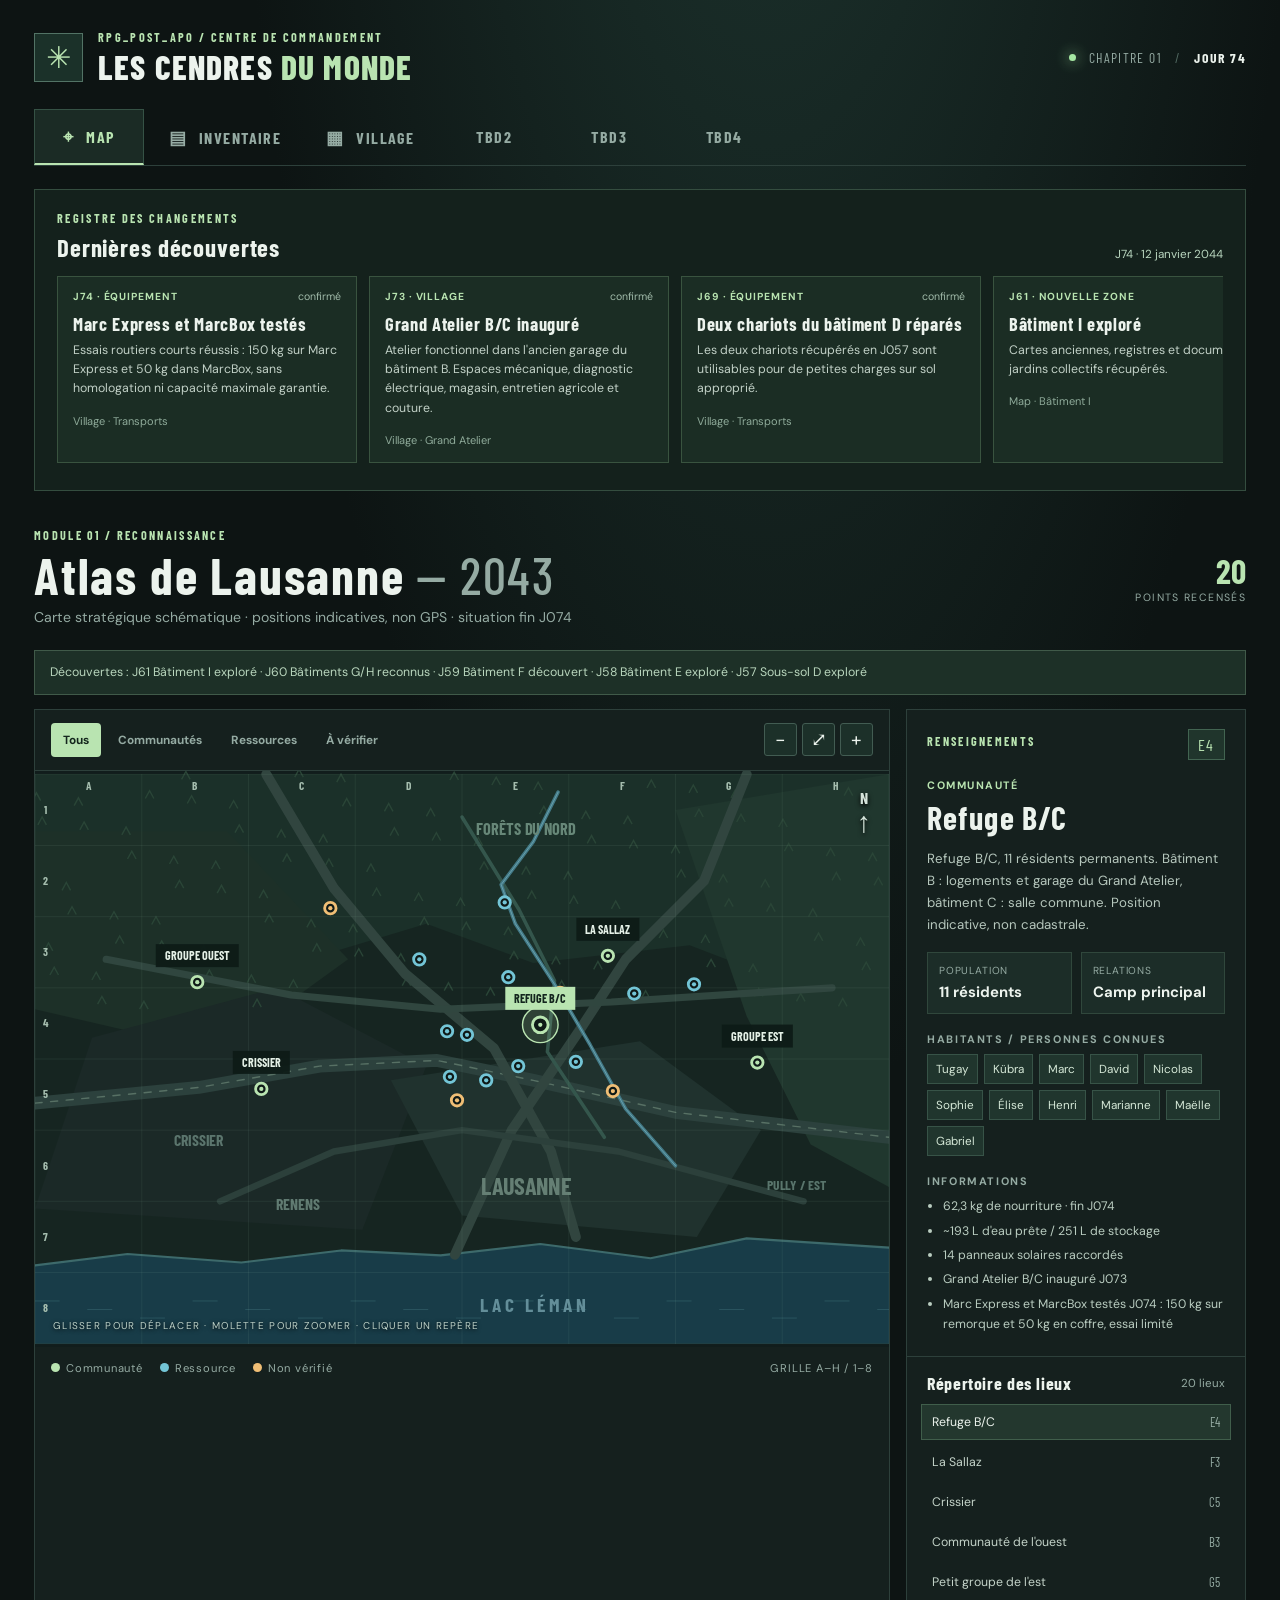
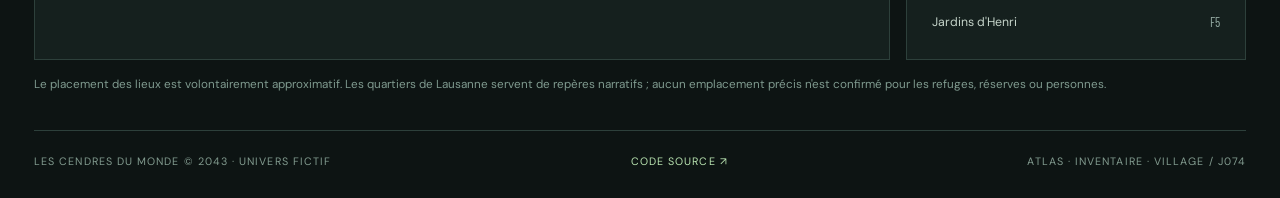
==== commit 95c53dcc: "Refonte données live J074 : Map Village Inventaire synchronisés et notifications, protocole de commi" ====
--- a/index.html
+++ b/index.html
@@ -5,13 +5,15 @@
   <meta name="viewport" content="width=device-width,initial-scale=1">
   <meta name="theme-color" content="#101817">
   <meta name="description" content="Atlas interactif des communautés — Les Cendres du Monde.">
-  <title>Les Cendres du Monde · Atlas V1.1</title>
+  <title>Les Cendres du Monde · Centre de commandement J74</title>
   <link rel="stylesheet" href="./dashboard.css?v=atlas-20261105-2">
   <link rel="stylesheet" href="./inventory.css?v=inventory-normalized-v2">
   <link rel="stylesheet" href="./village.css?v=village-v1-1">
-  <script src="./dashboard.js?v=atlas-village-v1-1" defer></script>
-  <script src="./inventory.js?v=inventory-normalized-v2" defer></script>
-  <script src="./village.js?v=village-v1-1" defer></script>
+  <script src="./dashboard.js?v=shared-j74-1" defer></script>
+  <script src="./inventory.js?v=shared-j74-1" defer></script>
+  <script src="./village.js?v=shared-j74-1" defer></script>
+  <script src="./updates.js?v=shared-j74-1" defer></script>
+  <link rel="stylesheet" href="./updates.css?v=shared-j74-1">
 </head>
 <body>
   <div class="app-shell">
@@ -20,7 +22,7 @@
         <div class="brand-mark" aria-hidden="true">✳</div>
         <div><p class="eyebrow">RPG_POST_APO / CENTRE DE COMMANDEMENT</p><h1>LES CENDRES <span>DU MONDE</span></h1></div>
       </div>
-      <div class="head-meta"><span class="live-dot"></span><span>CHAPITRE 01</span><span class="head-sep">/</span><strong>JOUR 61</strong></div>
+      <div class="head-meta"><span class="live-dot"></span><span>CHAPITRE 01</span><span class="head-sep">/</span><strong>JOUR 74</strong></div>
     </header>
     <nav class="tabs" role="tablist" aria-label="Sections du centre de commandement">
       <button class="tab active" id="tab-map" type="button" role="tab" aria-selected="true" aria-controls="panel-map" data-tab="map"><span class="tab-icon">⌖</span> Map</button>
@@ -30,12 +32,17 @@
       <button class="tab" id="tab-tbd3" type="button" role="tab" aria-selected="false" aria-controls="panel-tbd3" tabindex="-1" data-tab="tbd3">TBD3</button>
       <button class="tab" id="tab-tbd4" type="button" role="tab" aria-selected="false" aria-controls="panel-tbd4" tabindex="-1" data-tab="tbd4">TBD4</button>
     </nav>
+        <section class="latest-panel" id="latest-panel" aria-label="Dernières découvertes">
+      <div class="latest-title"><div><p class="eyebrow">REGISTRE DES CHANGEMENTS</p><h2>Dernières découvertes</h2></div><span id="latest-reference">Chargement…</span></div>
+      <div id="latest-events" class="latest-events" aria-live="polite"></div>
+    </section>
     <main>
       <section id="panel-map" role="tabpanel" aria-labelledby="tab-map" class="page">
         <div class="section-head">
-          <div><p class="eyebrow">MODULE 01 / RECONNAISSANCE</p><h2>Atlas de Lausanne <span class="subtitle">— 2043</span></h2><p class="description">Carte stratégique schématique · positions indicatives, non GPS · situation fin J056</p></div>
+          <div><p class="eyebrow">MODULE 01 / RECONNAISSANCE</p><h2>Atlas de Lausanne <span class="subtitle">— 2043</span></h2><p class="description">Carte stratégique schématique · positions indicatives, non GPS · situation fin J074</p></div>
           <div class="counter"><strong id="site-count">0</strong><span>POINTS RECENSÉS</span></div>
         </div>
+        <p class="site-feed" id="map-updates" role="status">Chargement des nouvelles zones…</p>
         <div class="workspace">
           <div class="map-card">
             <div class="map-toolbar">
@@ -72,9 +79,10 @@
       <section id="panel-inventaire" role="tabpanel" aria-labelledby="tab-inventaire" class="page inventory-page" hidden></section>
       <section id="panel-village" role="tabpanel" aria-labelledby="tab-village" class="page" hidden>
         <div class="section-head">
-          <div><p class="eyebrow">MODULE 03 / PLAN LOCAL</p><h2>Village B/C <span class="subtitle">— Plan du refuge</span></h2><p class="description">Schéma interactif des bâtiments et équipements · fin J61 · implantation illustrative</p></div>
+          <div><p class="eyebrow">MODULE 03 / PLAN LOCAL</p><h2>Village B/C <span class="subtitle">— Plan du refuge</span></h2><p class="description">Schéma interactif des bâtiments et équipements · fin J74 · implantation illustrative</p></div>
           <div class="counter"><strong>11</strong><span>RÉSIDENTS</span></div>
         </div>
+        <p class="site-feed" id="village-updates" role="status">Chargement des nouveaux équipements…</p>
         <div class="village-layout">
           <div class="village-map-card">
             <div class="village-toolbar">
@@ -105,7 +113,7 @@
       <section id="panel-tbd3" role="tabpanel" aria-labelledby="tab-tbd3" class="page placeholder" hidden></section>
       <section id="panel-tbd4" role="tabpanel" aria-labelledby="tab-tbd4" class="page placeholder" hidden></section>
     </main>
-    <footer class="footer"><span>LES CENDRES DU MONDE © 2043 · UNIVERS FICTIF</span><a href="https://github.com/Nighttug58/RPG_POST_APO" target="_blank" rel="noopener noreferrer">CODE SOURCE ↗</a><span>ATLAS · INVENTAIRE · VILLAGE / J061</span></footer>
+    <footer class="footer"><span>LES CENDRES DU MONDE © 2043 · UNIVERS FICTIF</span><a href="https://github.com/Nighttug58/RPG_POST_APO" target="_blank" rel="noopener noreferrer">CODE SOURCE ↗</a><span>ATLAS · INVENTAIRE · VILLAGE / J074</span></footer>
   </div>
 </body>
 </html>
--- a/updates.css
+++ b/updates.css
@@ -0,0 +1,14 @@
+.latest-panel{margin:23px 0 6px;padding:21px 22px;border:1px solid #344d3f;background:#14211c}
+.latest-title{display:flex;justify-content:space-between;align-items:flex-end;gap:12px;margin-bottom:14px}
+.latest-title h2{font-size:1.55rem;margin:0}
+#latest-reference{font-size:.73rem;color:#b9d6bf}
+.latest-events{display:flex;gap:12px;overflow-x:auto;padding-bottom:6px;scroll-snap-type:x mandatory;scrollbar-width:thin}
+.latest-item{flex:0 0 min(300px,85vw);padding:13px 15px;background:#1b2d24;border:1px solid #39533f;scroll-snap-align:start}
+.latest-item-top{display:flex;justify-content:space-between;gap:10px}
+.latest-kind{font-weight:700;font-size:.64rem;letter-spacing:.09em;color:#b9e4b1}
+.latest-status{font-size:.66rem;color:#a1bbaa}
+.latest-item h3{margin:10px 0 6px;font:700 1.15rem 'Barlow Condensed',sans-serif}
+.latest-item p{font-size:.77rem;line-height:1.55;color:#c2d1c7;margin:0 0 10px}
+.latest-item small{color:#8fab9a;font-size:.69rem}
+.site-feed{padding:12px 15px;background:#1d3027;border:1px solid #405a49;color:#b9d6bd;font-size:.77rem;line-height:1.55;margin:0 0 14px}
+@media(max-width:600px){.latest-panel{padding:16px 13px}.latest-title{align-items:flex-start;flex-direction:column}}
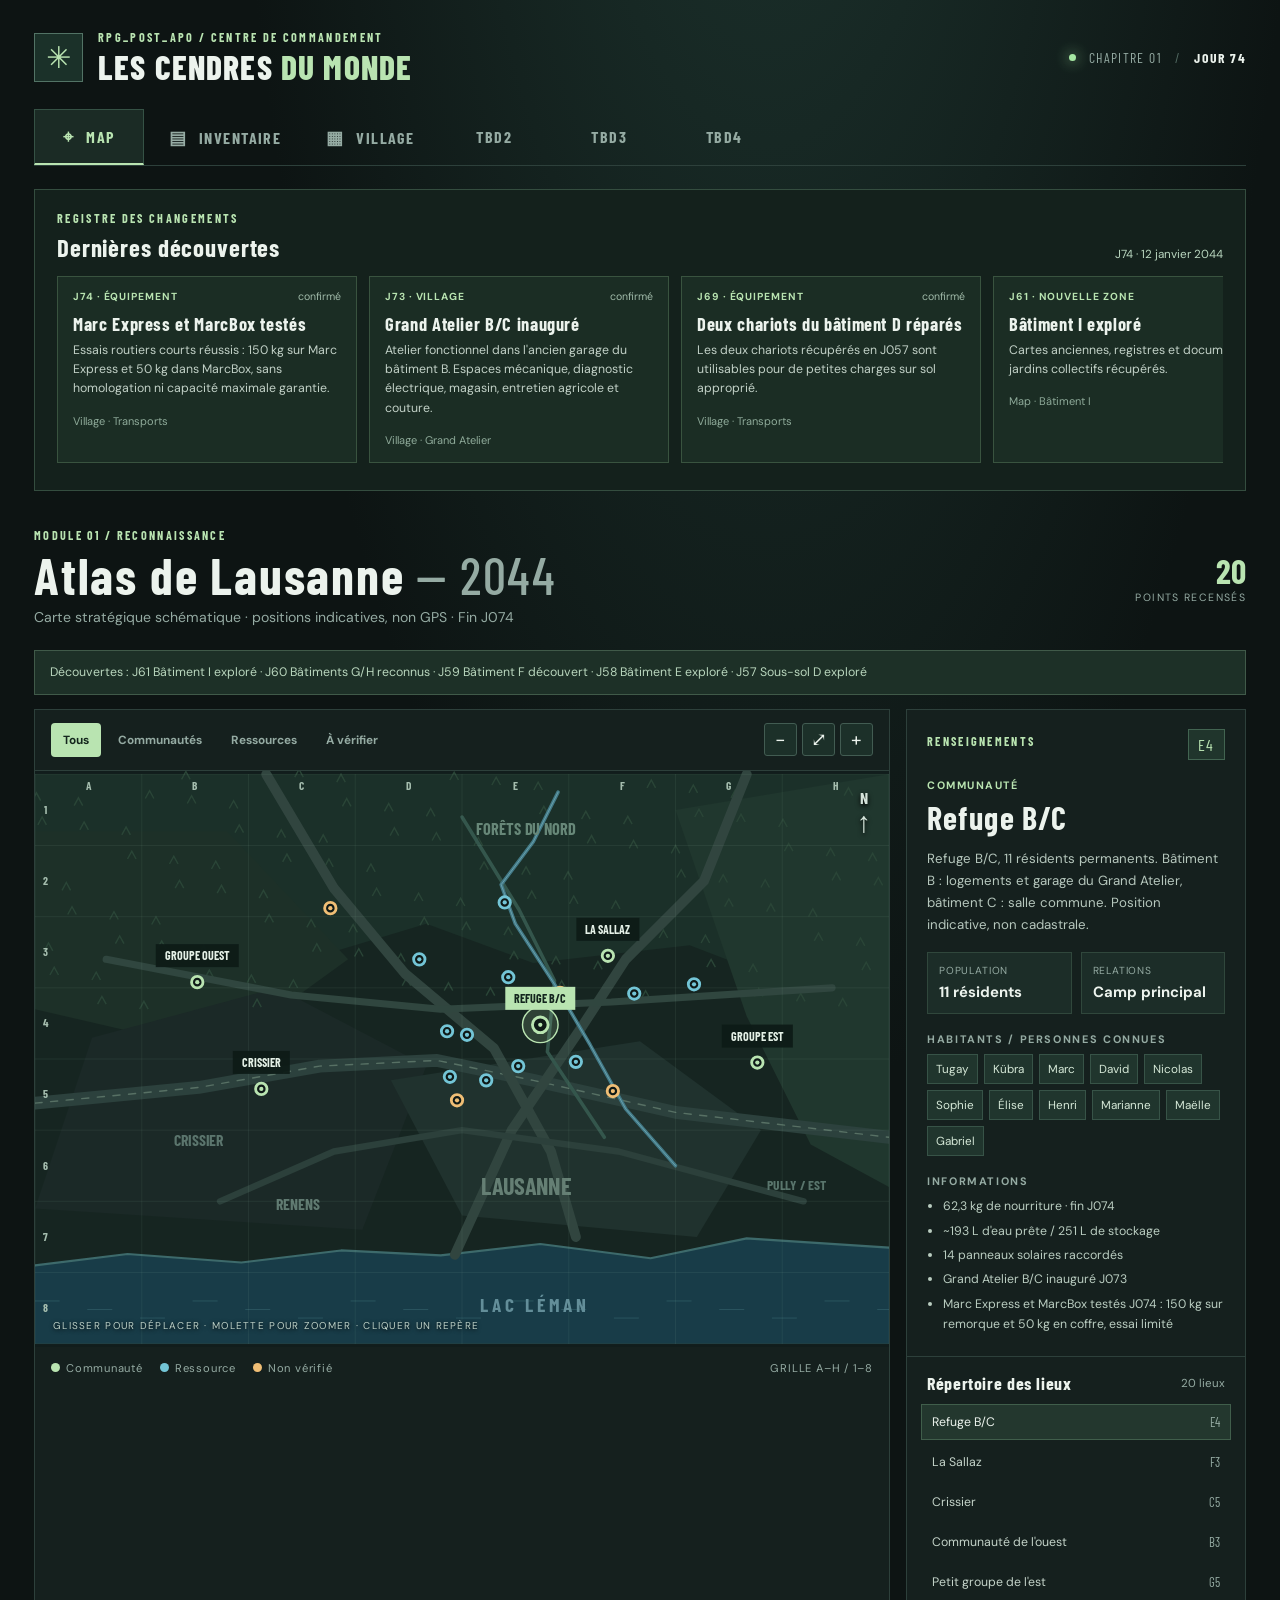
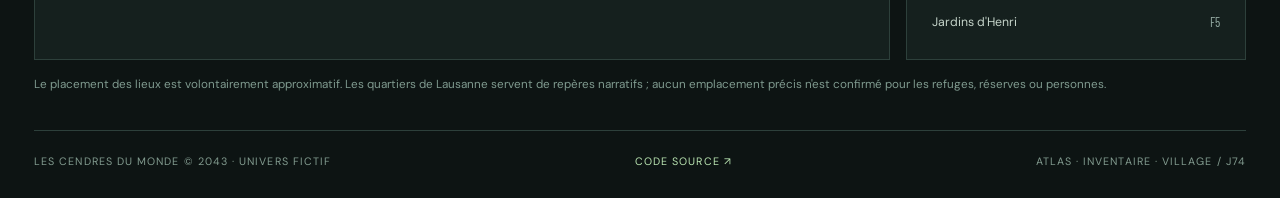
==== commit bb428666: "UI: date et checkpoint dynamiques pour toutes les vues du site" ====
--- a/index.html
+++ b/index.html
@@ -39,7 +39,7 @@
     <main>
       <section id="panel-map" role="tabpanel" aria-labelledby="tab-map" class="page">
         <div class="section-head">
-          <div><p class="eyebrow">MODULE 01 / RECONNAISSANCE</p><h2>Atlas de Lausanne <span class="subtitle">— 2043</span></h2><p class="description">Carte stratégique schématique · positions indicatives, non GPS · situation fin J074</p></div>
+          <div><p class="eyebrow">MODULE 01 / RECONNAISSANCE</p><h2>Atlas de Lausanne <span class="subtitle">— 2043</span></h2><p class="description">Carte stratégique schématique · positions indicatives, non GPS · situation la plus récente</p></div>
           <div class="counter"><strong id="site-count">0</strong><span>POINTS RECENSÉS</span></div>
         </div>
         <p class="site-feed" id="map-updates" role="status">Chargement des nouvelles zones…</p>
@@ -79,7 +79,7 @@
       <section id="panel-inventaire" role="tabpanel" aria-labelledby="tab-inventaire" class="page inventory-page" hidden></section>
       <section id="panel-village" role="tabpanel" aria-labelledby="tab-village" class="page" hidden>
         <div class="section-head">
-          <div><p class="eyebrow">MODULE 03 / PLAN LOCAL</p><h2>Village B/C <span class="subtitle">— Plan du refuge</span></h2><p class="description">Schéma interactif des bâtiments et équipements · fin J74 · implantation illustrative</p></div>
+          <div><p class="eyebrow">MODULE 03 / PLAN LOCAL</p><h2>Village B/C <span class="subtitle">— Plan du refuge</span></h2><p class="description">Schéma interactif des bâtiments et équipements · état évolutif · implantation illustrative</p></div>
           <div class="counter"><strong>11</strong><span>RÉSIDENTS</span></div>
         </div>
         <p class="site-feed" id="village-updates" role="status">Chargement des nouveaux équipements…</p>
@@ -113,7 +113,7 @@
       <section id="panel-tbd3" role="tabpanel" aria-labelledby="tab-tbd3" class="page placeholder" hidden></section>
       <section id="panel-tbd4" role="tabpanel" aria-labelledby="tab-tbd4" class="page placeholder" hidden></section>
     </main>
-    <footer class="footer"><span>LES CENDRES DU MONDE © 2043 · UNIVERS FICTIF</span><a href="https://github.com/Nighttug58/RPG_POST_APO" target="_blank" rel="noopener noreferrer">CODE SOURCE ↗</a><span>ATLAS · INVENTAIRE · VILLAGE / J074</span></footer>
+    <footer class="footer"><span>LES CENDRES DU MONDE © 2043 · UNIVERS FICTIF</span><a href="https://github.com/Nighttug58/RPG_POST_APO" target="_blank" rel="noopener noreferrer">CODE SOURCE ↗</a><span>ATLAS · INVENTAIRE · VILLAGE / SYNCHRONISÉS</span></footer>
   </div>
 </body>
 </html>
